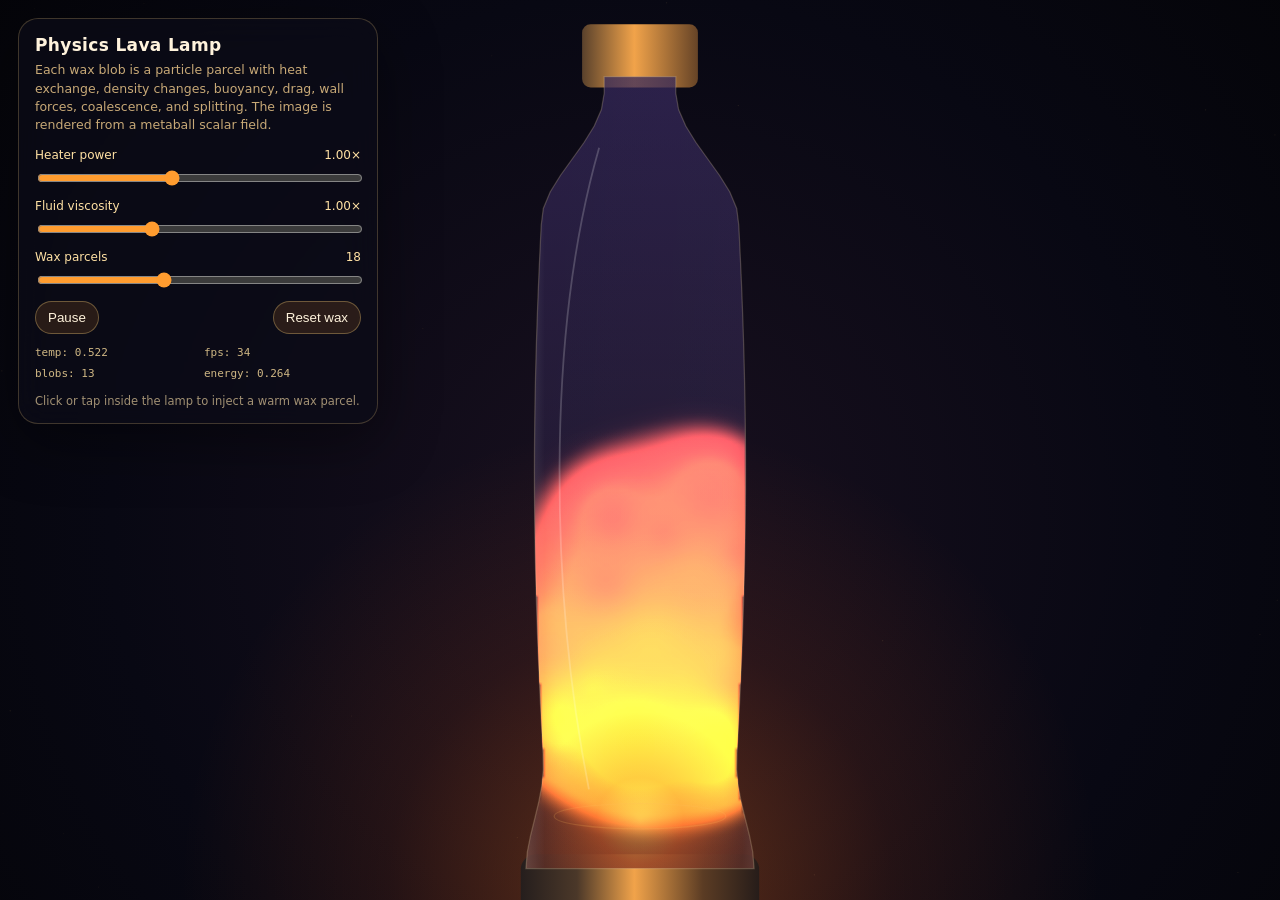
==== lava_lamp_simulation.html @ cfaffe58 "WIP" ====
<!DOCTYPE html>
<html lang="en">
<head>
<meta charset="utf-8" />
<meta name="viewport" content="width=device-width, initial-scale=1" />
<title>Physics Lava Lamp Simulation</title>
<style>
  :root {
    --panel: rgba(12, 13, 24, 0.68);
    --panel-border: rgba(255, 214, 128, 0.22);
    --text: #fff3dc;
    --muted: #c8a977;
    --accent: #ff9c2f;
  }

  * {
    box-sizing: border-box;
  }

  body {
    margin: 0;
    min-height: 100vh;
    overflow: hidden;
    background:
      radial-gradient(circle at 50% 18%, rgba(79, 31, 87, 0.42), transparent 34%),
      radial-gradient(circle at 50% 105%, rgba(255, 125, 26, 0.20), transparent 34%),
      linear-gradient(180deg, #05050a 0%, #11101f 42%, #07060b 100%);
    color: var(--text);
    font-family: ui-sans-serif, system-ui, -apple-system, BlinkMacSystemFont, "Segoe UI", sans-serif;
  }

  canvas {
    position: fixed;
    inset: 0;
    width: 100vw;
    height: 100vh;
    display: block;
  }

  .hud {
    position: fixed;
    left: 18px;
    top: 18px;
    width: min(360px, calc(100vw - 36px));
    padding: 16px 16px 14px;
    border: 1px solid var(--panel-border);
    border-radius: 20px;
    background: var(--panel);
    backdrop-filter: blur(16px);
    box-shadow: 0 18px 60px rgba(0, 0, 0, 0.42);
    user-select: none;
  }

  h1 {
    margin: 0 0 6px;
    font-size: 17px;
    line-height: 1.2;
    letter-spacing: 0.02em;
  }

  .note {
    margin: 0 0 14px;
    color: var(--muted);
    font-size: 12.5px;
    line-height: 1.45;
  }

  .grid {
    display: grid;
    gap: 11px;
  }

  label {
    display: grid;
    gap: 6px;
    font-size: 12px;
    color: #ffe1a4;
  }

  .row {
    display: flex;
    align-items: center;
    justify-content: space-between;
    gap: 12px;
  }

  input[type="range"] {
    width: 100%;
    accent-color: var(--accent);
  }

  button {
    appearance: none;
    border: 1px solid rgba(255, 214, 128, 0.32);
    border-radius: 999px;
    padding: 8px 12px;
    color: var(--text);
    background: rgba(255, 156, 47, 0.13);
    cursor: pointer;
    transition: transform 120ms ease, background 120ms ease;
  }

  button:hover {
    background: rgba(255, 156, 47, 0.22);
    transform: translateY(-1px);
  }

  .stats {
    display: grid;
    grid-template-columns: 1fr 1fr;
    gap: 6px 12px;
    margin-top: 12px;
    color: #cfb784;
    font: 11px/1.35 ui-monospace, SFMono-Regular, Menlo, Consolas, monospace;
  }

  .hint {
    margin-top: 12px;
    color: rgba(255, 227, 173, 0.62);
    font-size: 11.5px;
    line-height: 1.35;
  }

  @media (max-width: 700px) {
    .hud {
      left: 12px;
      right: 12px;
      top: 12px;
      width: auto;
      padding: 13px;
    }

    .note,
    .hint {
      display: none;
    }
  }
</style>
</head>
<body>
<canvas id="scene"></canvas>

<section class="hud" aria-label="Lava lamp controls">
  <h1>Physics Lava Lamp</h1>
  <p class="note">
    Each wax blob is a particle parcel with heat exchange, density changes,
    buoyancy, drag, wall forces, coalescence, and splitting. The image is
    rendered from a metaball scalar field.
  </p>

  <div class="grid">
    <label>
      <span class="row"><span>Heater power</span><output id="heatOut">1.00×</output></span>
      <input id="heat" type="range" min="0.55" max="1.65" step="0.01" value="1.00">
    </label>

    <label>
      <span class="row"><span>Fluid viscosity</span><output id="viscOut">1.00×</output></span>
      <input id="viscosity" type="range" min="0.55" max="1.85" step="0.01" value="1.00">
    </label>

    <label>
      <span class="row"><span>Wax parcels</span><output id="countOut">18</output></span>
      <input id="count" type="range" min="8" max="34" step="1" value="18">
    </label>

    <div class="row">
      <button id="pause">Pause</button>
      <button id="reset">Reset wax</button>
    </div>
  </div>

  <div class="stats">
    <span id="statTemp">temp: --</span>
    <span id="statFPS">fps: --</span>
    <span id="statBlob">blobs: --</span>
    <span id="statEnergy">energy: --</span>
  </div>

  <div class="hint">
    Click or tap inside the lamp to inject a warm wax parcel.
  </div>
</section>

<script>
(() => {
  "use strict";

  /*
    PHYSICS MODEL
    -------------
    Coordinates are normalized to the lamp body: x,y in [0,1], with y=0 at
    the cool top and y=1 at the hot base.

    Every blob is a parcel of wax. Its "radius" is a 2D proxy for mass/area.
    Temperature controls density:
      hot wax -> lower density -> upward buoyant acceleration
      cool wax -> higher density -> downward acceleration

    The blob state is integrated with a semi-implicit Euler step:
      1. exchange heat with the local fluid gradient
      2. compute buoyancy from temperature-dependent density
      3. add drag, convection, wall constraints, and soft collisions
      4. integrate velocity then position

    Rendering uses a scalar field:
      field(x,y) = sum(r_i^2 / distance_i^2)
    Pixels above a threshold become lava. This makes separate parcels merge
    visually without needing the geometry of each blob to be meshed.
  */

  const canvas = document.getElementById("scene");
  const ctx = canvas.getContext("2d", { alpha: false });

  const off = document.createElement("canvas");
  const offCtx = off.getContext("2d", { willReadFrequently: true });

  const heatSlider = document.getElementById("heat");
  const viscSlider = document.getElementById("viscosity");
  const countSlider = document.getElementById("count");
  const heatOut = document.getElementById("heatOut");
  const viscOut = document.getElementById("viscOut");
  const countOut = document.getElementById("countOut");
  const pauseButton = document.getElementById("pause");
  const resetButton = document.getElementById("reset");

  const statTemp = document.getElementById("statTemp");
  const statFPS = document.getElementById("statFPS");
  const statBlob = document.getElementById("statBlob");
  const statEnergy = document.getElementById("statEnergy");

  const TAU = Math.PI * 2;
  const rand = (min, max) => min + Math.random() * (max - min);
  const clamp = (v, a, b) => Math.max(a, Math.min(b, v));
  const lerp = (a, b, t) => a + (b - a) * t;
  const smoothstep = (a, b, x) => {
    const t = clamp((x - a) / (b - a), 0, 1);
    return t * t * (3 - 2 * t);
  };

  let W = 1;
  let H = 1;
  let DPR = 1;
  let lamp = { x: 0, y: 0, w: 1, h: 1, aspect: 0.42 };
  let imageData = null;

  let blobs = [];
  let paused = false;
  let lastTime = performance.now();
  let fpsSmooth = 60;
  let frame = 0;

  function lampHalfWidth(y) {
    // Bottle radius in normalized x units. Narrow neck, broad warm base.
    let h = 0.265 + 0.045 * Math.sin(Math.PI * clamp(y, 0, 1));
    if (y < 0.18) h = lerp(0.105, h, smoothstep(0.02, 0.18, y));
    if (y > 0.86) h = lerp(h, 0.335, smoothstep(0.86, 1.0, y));
    return h;
  }

  function insideLamp(x, y, radius = 0) {
    if (y < 0.02 + radius || y > 0.985 - radius) return false;
    return Math.abs(x - 0.5) <= lampHalfWidth(y) - radius * 0.55;
  }

  function constrainToLamp(b, dt) {
    const minY = 0.032 + b.r * 0.55;
    const maxY = 0.982 - b.r * 0.55;

    if (b.y < minY) {
      const push = minY - b.y;
      b.vy += push * 42 * dt;
      b.y = minY;
      b.vy *= -0.25;
      b.temp -= 0.012;
    }

    if (b.y > maxY) {
      const push = b.y - maxY;
      b.vy -= push * 48 * dt;
      b.y = maxY;
      b.vy *= -0.18;
      b.temp += 0.015;
    }

    const hw = lampHalfWidth(b.y);
    const pad = b.r * 0.58 + 0.006;
    const left = 0.5 - hw + pad;
    const right = 0.5 + hw - pad;

    if (b.x < left) {
      const push = left - b.x;
      b.vx += push * 54 * dt;
      b.x = left;
      b.vx *= -0.26;
    }

    if (b.x > right) {
      const push = b.x - right;
      b.vx -= push * 54 * dt;
      b.x = right;
      b.vx *= -0.26;
    }
  }

  function localFluidTemperature(x, y, t) {
    // Stable vertical thermal gradient plus a moving convection shimmer.
    const bottomHeat = smoothstep(0.48, 1.0, y);
    const topCooling = 1 - smoothstep(0.0, 0.35, y);
    const convection =
      0.035 * Math.sin(8 * x + 4.2 * y + t * 0.0007) +
      0.018 * Math.sin(15 * (x - y) - t * 0.0011);

    const heater = Number(heatSlider.value);
    return clamp(0.18 + 0.55 * bottomHeat * heater - 0.09 * topCooling + convection, 0.08, 0.98);
  }

  function makeBlob(opts = {}) {
    const y = opts.y ?? rand(0.38, 0.96);
    const r = opts.r ?? rand(0.030, 0.067);
    const hw = lampHalfWidth(y);
    const x = opts.x ?? rand(0.5 - hw * 0.55, 0.5 + hw * 0.55);

    return {
      x,
      y,
      vx: opts.vx ?? rand(-0.015, 0.015),
      vy: opts.vy ?? rand(-0.015, 0.015),
      r,
      // Temperature is normalized: about 0.50 is nearly neutrally buoyant.
      temp: opts.temp ?? clamp(localFluidTemperature(x, y, performance.now()) + rand(-0.12, 0.10), 0.12, 0.92),
      phase: rand(0, TAU),
      age: rand(0, 8),
      mergeLock: 0
    };
  }

  function resetBlobs() {
    const count = Number(countSlider.value);
    blobs = [];
    for (let i = 0; i < count; i++) blobs.push(makeBlob());
  }

  function resize() {
    DPR = Math.min(2, Math.max(1, window.devicePixelRatio || 1));
    W = Math.floor(window.innerWidth * DPR);
    H = Math.floor(window.innerHeight * DPR);

    canvas.width = W;
    canvas.height = H;
    ctx.setTransform(1, 0, 0, 1, 0, 0);

    const lampHeight = Math.min(H * 0.88, W * 1.92);
    const lampWidth = lampHeight * 0.43;
    lamp = {
      w: lampWidth,
      h: lampHeight,
      x: (W - lampWidth) / 2,
      y: (H - lampHeight) / 2 + H * 0.025,
      aspect: lampWidth / lampHeight
    };

    const offH = Math.round(clamp(lampHeight / 3.25, 230, 430));
    const offW = Math.round(offH * lamp.aspect);
    off.width = offW;
    off.height = offH;
    imageData = offCtx.createImageData(offW, offH);
  }

  function physicsStep(dt, now) {
    const heater = Number(heatSlider.value);
    const viscosityControl = Number(viscSlider.value);
    const neutralTemp = 0.505;
    const buoyancy = 1.58;
    const baseDrag = 1.22 * viscosityControl;

    // Per-blob forces.
    for (const b of blobs) {
      b.age += dt;
      b.mergeLock = Math.max(0, b.mergeLock - dt);

      // Heat exchange with the surrounding oil. Bigger blobs heat/cool more slowly.
      const env = localFluidTemperature(b.x, b.y, now);
      const heatExchangeRate = (0.72 + 0.22 * heater) / (1 + b.r * 9.5);
      b.temp += (env - b.temp) * heatExchangeRate * dt;

      // Extra heater contact at bottom and extra cooling near top cap.
      b.temp += heater * 0.29 * smoothstep(0.78, 1.0, b.y) * dt / (1 + b.r * 7.5);
      b.temp -= 0.20 * (1 - smoothstep(0.06, 0.25, b.y)) * dt / (1 + b.r * 7.5);
      b.temp = clamp(b.temp, 0.05, 1.05);

      // Hot wax is less dense, so it rises. Cold wax sinks.
      // y is downward, so upward acceleration is negative.
      const thermalBuoyancy = -buoyancy * (b.temp - neutralTemp);

      // Crude circulation: warm fluid rises near the center; cooler return flow
      // slips downward along the glass.
      const hw = lampHalfWidth(b.y);
      const centerDistance = Math.abs(b.x - 0.5) / Math.max(0.001, hw);
      const centerUpdraft = 1 - smoothstep(0.18, 0.92, centerDistance);
      const wallDowndraft = smoothstep(0.55, 1.0, centerDistance);
      const circulationY = -0.16 * centerUpdraft * heater + 0.13 * wallDowndraft;
      const circulationX =
        0.055 * Math.sin(10 * b.y + b.phase + now * 0.00045) *
        (0.4 + 0.6 * smoothstep(0.20, 0.90, b.y));

      // Temperature-dependent viscosity: cooler wax is stickier.
      const coldDrag = lerp(1.75, 0.58, clamp(b.temp, 0, 1));
      const speed = Math.hypot(b.vx / Math.max(lamp.aspect, 0.01), b.vy);
      const quadraticDrag = 1 + speed * 8.5;

      b.vx += circulationX * dt;
      b.vy += (thermalBuoyancy + circulationY) * dt;

      b.vx -= b.vx * baseDrag * coldDrag * quadraticDrag * dt;
      b.vy -= b.vy * baseDrag * coldDrag * quadraticDrag * dt;

      // Tiny Brownian-looking perturbation prevents dead-still symmetry.
      const jitter = 0.0045 * (1.1 - clamp(b.r * 10, 0, 0.8));
      b.vx += Math.sin(now * 0.0017 + b.phase) * jitter * dt;
      b.vy += Math.cos(now * 0.0013 + b.phase * 1.7) * jitter * dt;

      b.x += b.vx * dt;
      b.y += b.vy * dt;

      constrainToLamp(b, dt);
    }

    // Soft parcel interaction. This is not rigid-body collision; wax can deform,
    // but parcels resist occupying the same core and exchange temperature.
    for (let i = 0; i < blobs.length; i++) {
      const a = blobs[i];
      for (let j = i + 1; j < blobs.length; j++) {
        const b = blobs[j];
        const dx = (b.x - a.x) * lamp.aspect;
        const dy = b.y - a.y;
        const d = Math.hypot(dx, dy) + 1e-6;
        const minD = (a.r + b.r) * 0.72;

        // Thermal conduction between touching or nearly touching wax.
        const near = smoothstep((a.r + b.r) * 2.2, (a.r + b.r) * 0.6, d);
        if (near > 0) {
          const exchange = (b.temp - a.temp) * 0.055 * near * dt;
          a.temp += exchange;
          b.temp -= exchange;
        }

        if (d < minD) {
          const overlap = minD - d;
          const nx = dx / d;
          const ny = dy / d;

          const invAspect = 1 / Math.max(lamp.aspect, 0.01);
          const impulse = overlap * 0.78;
          a.x -= nx * impulse * 0.5 * invAspect;
          b.x += nx * impulse * 0.5 * invAspect;
          a.y -= ny * impulse * 0.5;
          b.y += ny * impulse * 0.5;

          const rvx = (b.vx - a.vx) * lamp.aspect;
          const rvy = b.vy - a.vy;
          const closing = rvx * nx + rvy * ny;
          if (closing < 0) {
            const bounce = -closing * 0.18;
            a.vx -= nx * bounce * invAspect;
            b.vx += nx * bounce * invAspect;
            a.vy -= ny * bounce;
            b.vy += ny * bounce;
          }

          constrainToLamp(a, dt);
          constrainToLamp(b, dt);
        }

        // Physical coalescence: similar-temperature blobs that overlap deeply and
        // move slowly merge. Radius preserves 2D area: r_new^2 = r_a^2 + r_b^2.
        const canMerge =
          blobs.length > 9 &&
          a.mergeLock <= 0 &&
          b.mergeLock <= 0 &&
          d < (a.r + b.r) * 0.34 &&
          Math.abs(a.temp - b.temp) < 0.16 &&
          Math.hypot(a.vx - b.vx, a.vy - b.vy) < 0.11;

        if (canMerge) {
          const areaA = a.r * a.r;
          const areaB = b.r * b.r;
          const area = areaA + areaB;
          a.x = (a.x * areaA + b.x * areaB) / area;
          a.y = (a.y * areaA + b.y * areaB) / area;
          a.vx = (a.vx * areaA + b.vx * areaB) / area;
          a.vy = (a.vy * areaA + b.vy * areaB) / area;
          a.temp = (a.temp * areaA + b.temp * areaB) / area;
          a.r = Math.min(0.105, Math.sqrt(area) * 0.986);
          a.mergeLock = 1.25;
          blobs.splice(j, 1);
          j--;
        }
      }
    }

    // Splitting: large blobs that cool at the top or overheat at the bottom
    // pinch apart under surface-tension instability.
    for (let i = blobs.length - 1; i >= 0; i--) {
      const b = blobs[i];
      const atColdTop = b.y < 0.28 && b.temp < 0.43;
      const atHotBase = b.y > 0.82 && b.temp > 0.72;
      const unstable = b.r > 0.062 && (atColdTop || atHotBase);

      if (unstable && blobs.length < Number(countSlider.value) + 8 && Math.random() < dt * 0.58) {
        const keep = rand(0.48, 0.64);
        const r1 = b.r * Math.sqrt(keep);
        const r2 = b.r * Math.sqrt(1 - keep);
        const angle = rand(0, TAU);
        const sep = (r1 + r2) * 0.48;
        const nx = Math.cos(angle) / Math.max(lamp.aspect, 0.01);
        const ny = Math.sin(angle);

        b.r = r1;
        b.x -= nx * sep * 0.5;
        b.y -= ny * sep * 0.5;
        b.vx -= nx * 0.015;
        b.vy -= ny * 0.015;
        b.mergeLock = 1.1;

        const child = makeBlob({
          x: b.x + nx * sep,
          y: b.y + ny * sep,
          r: r2,
          vx: b.vx + nx * 0.035,
          vy: b.vy + ny * 0.035,
          temp: b.temp + rand(-0.025, 0.025)
        });
        child.mergeLock = 1.1;
        blobs.push(child);
        constrainToLamp(b, dt);
        constrainToLamp(child, dt);
      }
    }

    // If the count drifts too low after coalescence, seed tiny wax drops at the base.
    while (blobs.length < Math.max(7, Number(countSlider.value) - 5)) {
      blobs.push(makeBlob({
        y: rand(0.84, 0.96),
        r: rand(0.026, 0.042),
        temp: rand(0.66, 0.86),
        vy: rand(-0.045, -0.010)
      }));
    }
  }

  function drawLampPath(context) {
    const samples = 48;
    context.beginPath();

    for (let i = 0; i <= samples; i++) {
      const y = i / samples;
      const x = 0.5 - lampHalfWidth(y);
      const px = lamp.x + x * lamp.w;
      const py = lamp.y + y * lamp.h;
      if (i === 0) context.moveTo(px, py);
      else context.lineTo(px, py);
    }

    for (let i = samples; i >= 0; i--) {
      const y = i / samples;
      const x = 0.5 + lampHalfWidth(y);
      context.lineTo(lamp.x + x * lamp.w, lamp.y + y * lamp.h);
    }

    context.closePath();
  }

  function renderMetaballs() {
    const w = off.width;
    const h = off.height;
    const data = imageData.data;
    const aspect = lamp.aspect;

    let p = 0;
    for (let j = 0; j < h; j++) {
      const y = (j + 0.5) / h;
      const hw = lampHalfWidth(y);

      for (let i = 0; i < w; i++, p += 4) {
        const x = (i + 0.5) / w;

        if (Math.abs(x - 0.5) > hw || y < 0.018 || y > 0.988) {
          data[p + 3] = 0;
          continue;
        }

        let field = 0;
        let tempWeighted = 0;

        for (const b of blobs) {
          const dx = (x - b.x) * aspect;
          const dy = y - b.y;
          const d2 = dx * dx + dy * dy + 0.000055;
          const c = (b.r * b.r) / d2;
          field += c;
          tempWeighted += c * b.temp;
        }

        // Threshold is intentionally wide: smooth edges and visible fusion.
        const lava = smoothstep(0.92, 1.52, field);
        if (lava <= 0.001) {
          data[p + 3] = 0;
          continue;
        }

        const temp = clamp(tempWeighted / Math.max(field, 1e-6), 0, 1);
        const core = smoothstep(1.40, 3.60, field);
        const glow = smoothstep(0.82, 1.15, field) * 0.45;

        // Temperature color ramp: cool crimson -> orange -> yellow-white.
        const red = lerp(150, 255, smoothstep(0.10, 0.82, temp));
        const green = lerp(25, 185, Math.pow(clamp(temp, 0, 1), 1.55));
        const blue = lerp(18, 44, 1 - smoothstep(0.35, 1.0, temp));

        data[p] = clamp(red + core * 20 + glow * 18, 0, 255);
        data[p + 1] = clamp(green + core * 25 + glow * 8, 0, 255);
        data[p + 2] = clamp(blue, 0, 255);
        data[p + 3] = clamp((lava * 230 + core * 25), 0, 255);
      }
    }

    offCtx.putImageData(imageData, 0, 0);
  }

  function drawBackground(now) {
    const g = ctx.createRadialGradient(W * 0.5, H * 0.58, 0, W * 0.5, H * 0.58, Math.max(W, H) * 0.75);
    g.addColorStop(0, "#19101f");
    g.addColorStop(0.55, "#080813");
    g.addColorStop(1, "#030305");
    ctx.fillStyle = g;
    ctx.fillRect(0, 0, W, H);

    // Ambient base glow.
    const baseGlow = ctx.createRadialGradient(W * 0.5, lamp.y + lamp.h * 1.02, 0, W * 0.5, lamp.y + lamp.h * 1.02, lamp.w * 1.35);
    baseGlow.addColorStop(0, "rgba(255, 126, 32, 0.35)");
    baseGlow.addColorStop(0.55, "rgba(255, 98, 18, 0.10)");
    baseGlow.addColorStop(1, "rgba(255, 98, 18, 0)");
    ctx.fillStyle = baseGlow;
    ctx.fillRect(0, 0, W, H);

    // Very subtle animated background specks.
    ctx.save();
    ctx.globalAlpha = 0.12;
    for (let i = 0; i < 45; i++) {
      const x = (Math.sin(i * 91.3) * 0.5 + 0.5) * W;
      const y = ((Math.cos(i * 37.1 + now * 0.00003) * 0.5 + 0.5) * H);
      const s = (Math.sin(i * 19.7) * 0.5 + 0.8) * DPR;
      ctx.fillStyle = "rgba(255, 209, 127, 0.7)";
      ctx.fillRect(x, y, s, s);
    }
    ctx.restore();
  }

  function drawLamp(now) {
    // Stand and cap.
    ctx.save();
    ctx.translate(lamp.x + lamp.w * 0.5, 0);

    const baseY = lamp.y + lamp.h * 0.982;
    const topY = lamp.y - lamp.h * 0.016;

    const metal = ctx.createLinearGradient(-lamp.w * 0.42, 0, lamp.w * 0.42, 0);
    metal.addColorStop(0, "#151318");
    metal.addColorStop(0.28, "#4b3829");
    metal.addColorStop(0.48, "#f1a34a");
    metal.addColorStop(0.72, "#5b3c24");
    metal.addColorStop(1, "#100f15");

    ctx.fillStyle = metal;
    roundRect(ctx, -lamp.w * 0.35, baseY, lamp.w * 0.70, lamp.h * 0.095, lamp.w * 0.045);
    ctx.fill();

    ctx.fillStyle = metal;
    roundRect(ctx, -lamp.w * 0.17, topY - lamp.h * 0.05, lamp.w * 0.34, lamp.h * 0.08, lamp.w * 0.025);
    ctx.fill();

    ctx.restore();

    // Glass body.
    ctx.save();
    drawLampPath(ctx);

    const glass = ctx.createLinearGradient(lamp.x, 0, lamp.x + lamp.w, 0);
    glass.addColorStop(0, "rgba(255,255,255,0.05)");
    glass.addColorStop(0.13, "rgba(255,255,255,0.22)");
    glass.addColorStop(0.22, "rgba(255,255,255,0.03)");
    glass.addColorStop(0.80, "rgba(255,255,255,0.04)");
    glass.addColorStop(0.91, "rgba(255,255,255,0.20)");
    glass.addColorStop(1, "rgba(255,255,255,0.03)");

    ctx.fillStyle = "rgba(36, 20, 55, 0.30)";
    ctx.fill();

    ctx.save();
    ctx.clip();

    // Oil color and slight thermal gradient.
    const oil = ctx.createLinearGradient(0, lamp.y, 0, lamp.y + lamp.h);
    oil.addColorStop(0, "rgba(46, 32, 88, 0.64)");
    oil.addColorStop(0.58, "rgba(28, 20, 48, 0.54)");
    oil.addColorStop(1, "rgba(89, 38, 26, 0.72)");
    ctx.fillStyle = oil;
    ctx.fillRect(lamp.x, lamp.y, lamp.w, lamp.h);

    // Metaball image. Draw blurred glow first, then sharp lava.
    renderMetaballs();
    ctx.imageSmoothingEnabled = true;

    ctx.globalCompositeOperation = "lighter";
    ctx.globalAlpha = 0.55;
    ctx.filter = `blur(${Math.max(9, 12 * DPR)}px)`;
    ctx.drawImage(off, lamp.x, lamp.y, lamp.w, lamp.h);

    ctx.globalAlpha = 1;
    ctx.filter = "none";
    ctx.drawImage(off, lamp.x, lamp.y, lamp.w, lamp.h);
    ctx.globalCompositeOperation = "source-over";

    // Heater coil glow.
    const heatPower = Number(heatSlider.value);
    const heater = ctx.createRadialGradient(
      lamp.x + lamp.w * 0.5,
      lamp.y + lamp.h * 0.94,
      0,
      lamp.x + lamp.w * 0.5,
      lamp.y + lamp.h * 0.94,
      lamp.w * (0.22 + 0.10 * heatPower)
    );
    heater.addColorStop(0, `rgba(255, 220, 90, ${0.26 + 0.15 * heatPower})`);
    heater.addColorStop(0.40, `rgba(255, 105, 32, ${0.22 + 0.12 * heatPower})`);
    heater.addColorStop(1, "rgba(255, 105, 32, 0)");
    ctx.fillStyle = heater;
    ctx.fillRect(lamp.x, lamp.y + lamp.h * 0.68, lamp.w, lamp.h * 0.34);

    ctx.restore();

    // Glass highlights and outline.
    drawLampPath(ctx);
    ctx.fillStyle = glass;
    ctx.fill();

    drawLampPath(ctx);
    ctx.strokeStyle = "rgba(255, 231, 176, 0.22)";
    ctx.lineWidth = Math.max(1, 1.25 * DPR);
    ctx.stroke();

    ctx.beginPath();
    ctx.moveTo(lamp.x + lamp.w * 0.38, lamp.y + lamp.h * 0.09);
    ctx.bezierCurveTo(
      lamp.x + lamp.w * 0.22, lamp.y + lamp.h * 0.33,
      lamp.x + lamp.w * 0.24, lamp.y + lamp.h * 0.66,
      lamp.x + lamp.w * 0.35, lamp.y + lamp.h * 0.90
    );
    ctx.strokeStyle = "rgba(255,255,255,0.20)";
    ctx.lineWidth = Math.max(1, 1.8 * DPR);
    ctx.stroke();

    // Bottom liquid meniscus.
    ctx.beginPath();
    ctx.ellipse(
      lamp.x + lamp.w * 0.5,
      lamp.y + lamp.h * 0.934,
      lamp.w * 0.252,
      lamp.h * 0.016,
      0,
      0,
      TAU
    );
    ctx.strokeStyle = "rgba(255, 190, 92, 0.18)";
    ctx.lineWidth = Math.max(1, 1.2 * DPR);
    ctx.stroke();

    ctx.restore();
  }

  function roundRect(context, x, y, w, h, r) {
    r = Math.min(r, w / 2, h / 2);
    context.beginPath();
    context.moveTo(x + r, y);
    context.arcTo(x + w, y, x + w, y + h, r);
    context.arcTo(x + w, y + h, x, y + h, r);
    context.arcTo(x, y + h, x, y, r);
    context.arcTo(x, y, x + w, y, r);
    context.closePath();
  }

  function updateStats(dt) {
    if (frame % 9 !== 0) return;

    let avgTemp = 0;
    let energy = 0;
    for (const b of blobs) {
      avgTemp += b.temp;
      energy += 0.5 * (b.vx * b.vx + b.vy * b.vy) * b.r * b.r * 1000;
    }
    avgTemp /= Math.max(1, blobs.length);

    statTemp.textContent = `temp: ${avgTemp.toFixed(3)}`;
    statFPS.textContent = `fps: ${fpsSmooth.toFixed(0)}`;
    statBlob.textContent = `blobs: ${blobs.length}`;
    statEnergy.textContent = `energy: ${energy.toFixed(3)}`;
  }

  function animate(now) {
    const rawDt = clamp((now - lastTime) / 1000, 0.001, 0.045);
    lastTime = now;
    fpsSmooth = lerp(fpsSmooth, 1 / rawDt, 0.06);

    if (!paused) {
      // Substepping keeps forces stable when frames hitch.
      const substeps = rawDt > 0.025 ? 3 : 2;
      const dt = rawDt / substeps;
      for (let i = 0; i < substeps; i++) physicsStep(dt, now + i * dt * 1000);
    }

    drawBackground(now);
    drawLamp(now);
    updateStats(rawDt);
    frame++;

    requestAnimationFrame(animate);
  }

  function pointerToLamp(event) {
    const rect = canvas.getBoundingClientRect();
    const clientX = event.clientX ?? event.touches?.[0]?.clientX;
    const clientY = event.clientY ?? event.touches?.[0]?.clientY;
    const px = (clientX - rect.left) * DPR;
    const py = (clientY - rect.top) * DPR;
    return {
      x: (px - lamp.x) / lamp.w,
      y: (py - lamp.y) / lamp.h
    };
  }

  function injectBlob(event) {
    const p = pointerToLamp(event);
    if (!insideLamp(p.x, p.y, 0.035)) return;

    const r = rand(0.028, 0.048);
    blobs.push(makeBlob({
      x: p.x,
      y: p.y,
      r,
      temp: clamp(localFluidTemperature(p.x, p.y, performance.now()) + 0.34, 0.48, 1.0),
      vx: rand(-0.045, 0.045),
      vy: rand(-0.18, -0.04)
    }));

    // Keep simulation bounded by removing the smallest coldest drop if needed.
    const max = Number(countSlider.value) + 12;
    if (blobs.length > max) {
      let best = 0;
      let score = Infinity;
      for (let i = 0; i < blobs.length; i++) {
        const s = blobs[i].r * blobs[i].r + blobs[i].temp * 0.002;
        if (s < score) {
          score = s;
          best = i;
        }
      }
      blobs.splice(best, 1);
    }
  }

  function syncControls() {
    heatOut.textContent = `${Number(heatSlider.value).toFixed(2)}×`;
    viscOut.textContent = `${Number(viscSlider.value).toFixed(2)}×`;
    countOut.textContent = countSlider.value;
  }

  heatSlider.addEventListener("input", syncControls);
  viscSlider.addEventListener("input", syncControls);
  countSlider.addEventListener("input", syncControls);
  countSlider.addEventListener("change", resetBlobs);

  pauseButton.addEventListener("click", () => {
    paused = !paused;
    pauseButton.textContent = paused ? "Resume" : "Pause";
  });

  resetButton.addEventListener("click", resetBlobs);
  canvas.addEventListener("pointerdown", injectBlob);

  window.addEventListener("resize", resize, { passive: true });

  resize();
  syncControls();
  resetBlobs();
  requestAnimationFrame((t) => {
    lastTime = t;
    requestAnimationFrame(animate);
  });
})();
</script>
</body>
</html>
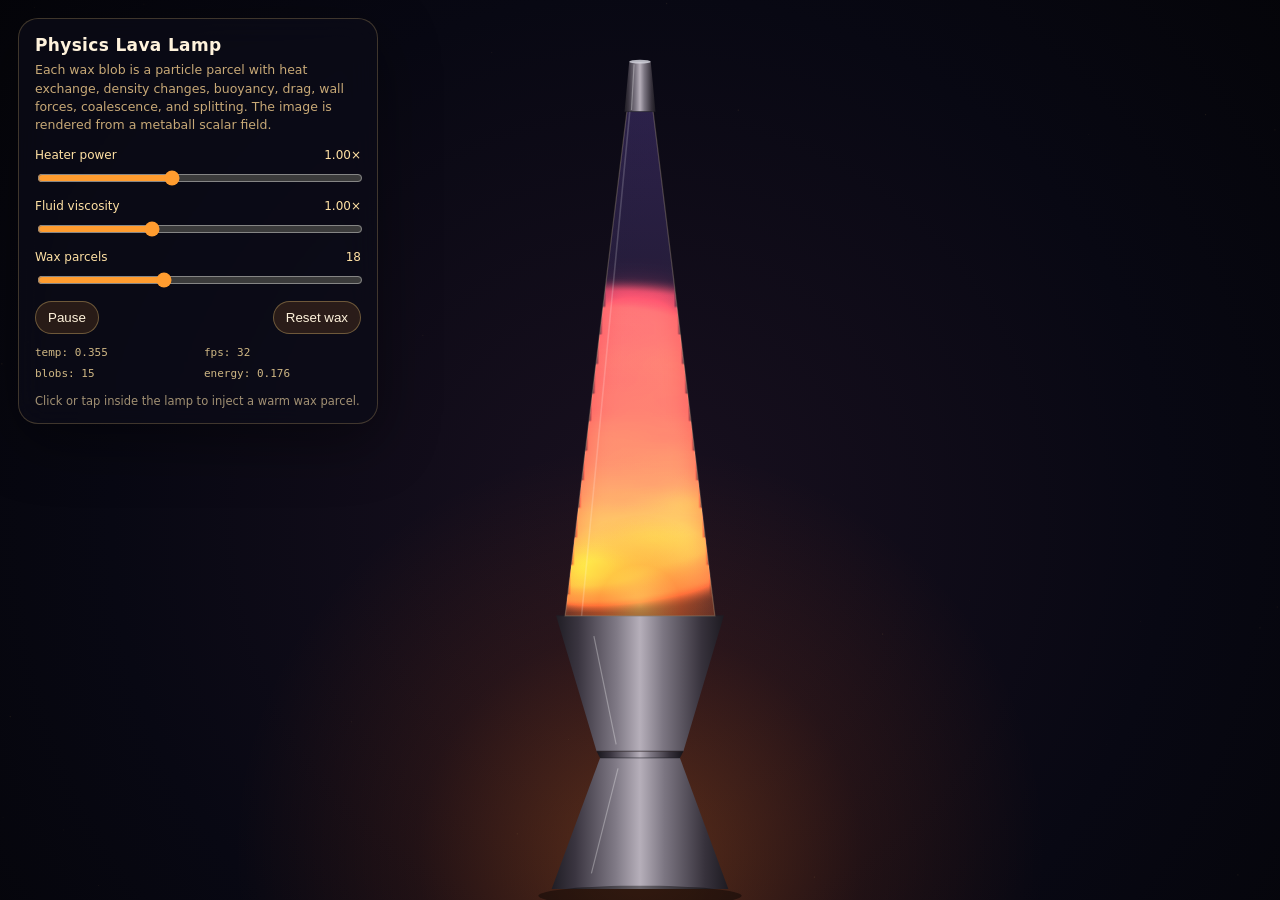
==== commit 17ba2f4c: "WIP" ====
--- a/lava_lamp_simulation.html
+++ b/lava_lamp_simulation.html
@@ -4,138 +4,7 @@
 <meta charset="utf-8" />
 <meta name="viewport" content="width=device-width, initial-scale=1" />
 <title>Physics Lava Lamp Simulation</title>
-<style>
-  :root {
-    --panel: rgba(12, 13, 24, 0.68);
-    --panel-border: rgba(255, 214, 128, 0.22);
-    --text: #fff3dc;
-    --muted: #c8a977;
-    --accent: #ff9c2f;
-  }
-
-  * {
-    box-sizing: border-box;
-  }
-
-  body {
-    margin: 0;
-    min-height: 100vh;
-    overflow: hidden;
-    background:
-      radial-gradient(circle at 50% 18%, rgba(79, 31, 87, 0.42), transparent 34%),
-      radial-gradient(circle at 50% 105%, rgba(255, 125, 26, 0.20), transparent 34%),
-      linear-gradient(180deg, #05050a 0%, #11101f 42%, #07060b 100%);
-    color: var(--text);
-    font-family: ui-sans-serif, system-ui, -apple-system, BlinkMacSystemFont, "Segoe UI", sans-serif;
-  }
-
-  canvas {
-    position: fixed;
-    inset: 0;
-    width: 100vw;
-    height: 100vh;
-    display: block;
-  }
-
-  .hud {
-    position: fixed;
-    left: 18px;
-    top: 18px;
-    width: min(360px, calc(100vw - 36px));
-    padding: 16px 16px 14px;
-    border: 1px solid var(--panel-border);
-    border-radius: 20px;
-    background: var(--panel);
-    backdrop-filter: blur(16px);
-    box-shadow: 0 18px 60px rgba(0, 0, 0, 0.42);
-    user-select: none;
-  }
-
-  h1 {
-    margin: 0 0 6px;
-    font-size: 17px;
-    line-height: 1.2;
-    letter-spacing: 0.02em;
-  }
-
-  .note {
-    margin: 0 0 14px;
-    color: var(--muted);
-    font-size: 12.5px;
-    line-height: 1.45;
-  }
-
-  .grid {
-    display: grid;
-    gap: 11px;
-  }
-
-  label {
-    display: grid;
-    gap: 6px;
-    font-size: 12px;
-    color: #ffe1a4;
-  }
-
-  .row {
-    display: flex;
-    align-items: center;
-    justify-content: space-between;
-    gap: 12px;
-  }
-
-  input[type="range"] {
-    width: 100%;
-    accent-color: var(--accent);
-  }
-
-  button {
-    appearance: none;
-    border: 1px solid rgba(255, 214, 128, 0.32);
-    border-radius: 999px;
-    padding: 8px 12px;
-    color: var(--text);
-    background: rgba(255, 156, 47, 0.13);
-    cursor: pointer;
-    transition: transform 120ms ease, background 120ms ease;
-  }
-
-  button:hover {
-    background: rgba(255, 156, 47, 0.22);
-    transform: translateY(-1px);
-  }
-
-  .stats {
-    display: grid;
-    grid-template-columns: 1fr 1fr;
-    gap: 6px 12px;
-    margin-top: 12px;
-    color: #cfb784;
-    font: 11px/1.35 ui-monospace, SFMono-Regular, Menlo, Consolas, monospace;
-  }
-
-  .hint {
-    margin-top: 12px;
-    color: rgba(255, 227, 173, 0.62);
-    font-size: 11.5px;
-    line-height: 1.35;
-  }
-
-  @media (max-width: 700px) {
-    .hud {
-      left: 12px;
-      right: 12px;
-      top: 12px;
-      width: auto;
-      padding: 13px;
-    }
-
-    .note,
-    .hint {
-      display: none;
-    }
-  }
-</style>
+<link rel="stylesheet" href="lamp.css" />
 </head>
 <body>
 <canvas id="scene"></canvas>
@@ -182,722 +51,6 @@
   </div>
 </section>
 
-<script>
-(() => {
-  "use strict";
-
-  /*
-    PHYSICS MODEL
-    -------------
-    Coordinates are normalized to the lamp body: x,y in [0,1], with y=0 at
-    the cool top and y=1 at the hot base.
-
-    Every blob is a parcel of wax. Its "radius" is a 2D proxy for mass/area.
-    Temperature controls density:
-      hot wax -> lower density -> upward buoyant acceleration
-      cool wax -> higher density -> downward acceleration
-
-    The blob state is integrated with a semi-implicit Euler step:
-      1. exchange heat with the local fluid gradient
-      2. compute buoyancy from temperature-dependent density
-      3. add drag, convection, wall constraints, and soft collisions
-      4. integrate velocity then position
-
-    Rendering uses a scalar field:
-      field(x,y) = sum(r_i^2 / distance_i^2)
-    Pixels above a threshold become lava. This makes separate parcels merge
-    visually without needing the geometry of each blob to be meshed.
-  */
-
-  const canvas = document.getElementById("scene");
-  const ctx = canvas.getContext("2d", { alpha: false });
-
-  const off = document.createElement("canvas");
-  const offCtx = off.getContext("2d", { willReadFrequently: true });
-
-  const heatSlider = document.getElementById("heat");
-  const viscSlider = document.getElementById("viscosity");
-  const countSlider = document.getElementById("count");
-  const heatOut = document.getElementById("heatOut");
-  const viscOut = document.getElementById("viscOut");
-  const countOut = document.getElementById("countOut");
-  const pauseButton = document.getElementById("pause");
-  const resetButton = document.getElementById("reset");
-
-  const statTemp = document.getElementById("statTemp");
-  const statFPS = document.getElementById("statFPS");
-  const statBlob = document.getElementById("statBlob");
-  const statEnergy = document.getElementById("statEnergy");
-
-  const TAU = Math.PI * 2;
-  const rand = (min, max) => min + Math.random() * (max - min);
-  const clamp = (v, a, b) => Math.max(a, Math.min(b, v));
-  const lerp = (a, b, t) => a + (b - a) * t;
-  const smoothstep = (a, b, x) => {
-    const t = clamp((x - a) / (b - a), 0, 1);
-    return t * t * (3 - 2 * t);
-  };
-
-  let W = 1;
-  let H = 1;
-  let DPR = 1;
-  let lamp = { x: 0, y: 0, w: 1, h: 1, aspect: 0.42 };
-  let imageData = null;
-
-  let blobs = [];
-  let paused = false;
-  let lastTime = performance.now();
-  let fpsSmooth = 60;
-  let frame = 0;
-
-  function lampHalfWidth(y) {
-    // Bottle radius in normalized x units. Narrow neck, broad warm base.
-    let h = 0.265 + 0.045 * Math.sin(Math.PI * clamp(y, 0, 1));
-    if (y < 0.18) h = lerp(0.105, h, smoothstep(0.02, 0.18, y));
-    if (y > 0.86) h = lerp(h, 0.335, smoothstep(0.86, 1.0, y));
-    return h;
-  }
-
-  function insideLamp(x, y, radius = 0) {
-    if (y < 0.02 + radius || y > 0.985 - radius) return false;
-    return Math.abs(x - 0.5) <= lampHalfWidth(y) - radius * 0.55;
-  }
-
-  function constrainToLamp(b, dt) {
-    const minY = 0.032 + b.r * 0.55;
-    const maxY = 0.982 - b.r * 0.55;
-
-    if (b.y < minY) {
-      const push = minY - b.y;
-      b.vy += push * 42 * dt;
-      b.y = minY;
-      b.vy *= -0.25;
-      b.temp -= 0.012;
-    }
-
-    if (b.y > maxY) {
-      const push = b.y - maxY;
-      b.vy -= push * 48 * dt;
-      b.y = maxY;
-      b.vy *= -0.18;
-      b.temp += 0.015;
-    }
-
-    const hw = lampHalfWidth(b.y);
-    const pad = b.r * 0.58 + 0.006;
-    const left = 0.5 - hw + pad;
-    const right = 0.5 + hw - pad;
-
-    if (b.x < left) {
-      const push = left - b.x;
-      b.vx += push * 54 * dt;
-      b.x = left;
-      b.vx *= -0.26;
-    }
-
-    if (b.x > right) {
-      const push = b.x - right;
-      b.vx -= push * 54 * dt;
-      b.x = right;
-      b.vx *= -0.26;
-    }
-  }
-
-  function localFluidTemperature(x, y, t) {
-    // Stable vertical thermal gradient plus a moving convection shimmer.
-    const bottomHeat = smoothstep(0.48, 1.0, y);
-    const topCooling = 1 - smoothstep(0.0, 0.35, y);
-    const convection =
-      0.035 * Math.sin(8 * x + 4.2 * y + t * 0.0007) +
-      0.018 * Math.sin(15 * (x - y) - t * 0.0011);
-
-    const heater = Number(heatSlider.value);
-    return clamp(0.18 + 0.55 * bottomHeat * heater - 0.09 * topCooling + convection, 0.08, 0.98);
-  }
-
-  function makeBlob(opts = {}) {
-    const y = opts.y ?? rand(0.38, 0.96);
-    const r = opts.r ?? rand(0.030, 0.067);
-    const hw = lampHalfWidth(y);
-    const x = opts.x ?? rand(0.5 - hw * 0.55, 0.5 + hw * 0.55);
-
-    return {
-      x,
-      y,
-      vx: opts.vx ?? rand(-0.015, 0.015),
-      vy: opts.vy ?? rand(-0.015, 0.015),
-      r,
-      // Temperature is normalized: about 0.50 is nearly neutrally buoyant.
-      temp: opts.temp ?? clamp(localFluidTemperature(x, y, performance.now()) + rand(-0.12, 0.10), 0.12, 0.92),
-      phase: rand(0, TAU),
-      age: rand(0, 8),
-      mergeLock: 0
-    };
-  }
-
-  function resetBlobs() {
-    const count = Number(countSlider.value);
-    blobs = [];
-    for (let i = 0; i < count; i++) blobs.push(makeBlob());
-  }
-
-  function resize() {
-    DPR = Math.min(2, Math.max(1, window.devicePixelRatio || 1));
-    W = Math.floor(window.innerWidth * DPR);
-    H = Math.floor(window.innerHeight * DPR);
-
-    canvas.width = W;
-    canvas.height = H;
-    ctx.setTransform(1, 0, 0, 1, 0, 0);
-
-    const lampHeight = Math.min(H * 0.88, W * 1.92);
-    const lampWidth = lampHeight * 0.43;
-    lamp = {
-      w: lampWidth,
-      h: lampHeight,
-      x: (W - lampWidth) / 2,
-      y: (H - lampHeight) / 2 + H * 0.025,
-      aspect: lampWidth / lampHeight
-    };
-
-    const offH = Math.round(clamp(lampHeight / 3.25, 230, 430));
-    const offW = Math.round(offH * lamp.aspect);
-    off.width = offW;
-    off.height = offH;
-    imageData = offCtx.createImageData(offW, offH);
-  }
-
-  function physicsStep(dt, now) {
-    const heater = Number(heatSlider.value);
-    const viscosityControl = Number(viscSlider.value);
-    const neutralTemp = 0.505;
-    const buoyancy = 1.58;
-    const baseDrag = 1.22 * viscosityControl;
-
-    // Per-blob forces.
-    for (const b of blobs) {
-      b.age += dt;
-      b.mergeLock = Math.max(0, b.mergeLock - dt);
-
-      // Heat exchange with the surrounding oil. Bigger blobs heat/cool more slowly.
-      const env = localFluidTemperature(b.x, b.y, now);
-      const heatExchangeRate = (0.72 + 0.22 * heater) / (1 + b.r * 9.5);
-      b.temp += (env - b.temp) * heatExchangeRate * dt;
-
-      // Extra heater contact at bottom and extra cooling near top cap.
-      b.temp += heater * 0.29 * smoothstep(0.78, 1.0, b.y) * dt / (1 + b.r * 7.5);
-      b.temp -= 0.20 * (1 - smoothstep(0.06, 0.25, b.y)) * dt / (1 + b.r * 7.5);
-      b.temp = clamp(b.temp, 0.05, 1.05);
-
-      // Hot wax is less dense, so it rises. Cold wax sinks.
-      // y is downward, so upward acceleration is negative.
-      const thermalBuoyancy = -buoyancy * (b.temp - neutralTemp);
-
-      // Crude circulation: warm fluid rises near the center; cooler return flow
-      // slips downward along the glass.
-      const hw = lampHalfWidth(b.y);
-      const centerDistance = Math.abs(b.x - 0.5) / Math.max(0.001, hw);
-      const centerUpdraft = 1 - smoothstep(0.18, 0.92, centerDistance);
-      const wallDowndraft = smoothstep(0.55, 1.0, centerDistance);
-      const circulationY = -0.16 * centerUpdraft * heater + 0.13 * wallDowndraft;
-      const circulationX =
-        0.055 * Math.sin(10 * b.y + b.phase + now * 0.00045) *
-        (0.4 + 0.6 * smoothstep(0.20, 0.90, b.y));
-
-      // Temperature-dependent viscosity: cooler wax is stickier.
-      const coldDrag = lerp(1.75, 0.58, clamp(b.temp, 0, 1));
-      const speed = Math.hypot(b.vx / Math.max(lamp.aspect, 0.01), b.vy);
-      const quadraticDrag = 1 + speed * 8.5;
-
-      b.vx += circulationX * dt;
-      b.vy += (thermalBuoyancy + circulationY) * dt;
-
-      b.vx -= b.vx * baseDrag * coldDrag * quadraticDrag * dt;
-      b.vy -= b.vy * baseDrag * coldDrag * quadraticDrag * dt;
-
-      // Tiny Brownian-looking perturbation prevents dead-still symmetry.
-      const jitter = 0.0045 * (1.1 - clamp(b.r * 10, 0, 0.8));
-      b.vx += Math.sin(now * 0.0017 + b.phase) * jitter * dt;
-      b.vy += Math.cos(now * 0.0013 + b.phase * 1.7) * jitter * dt;
-
-      b.x += b.vx * dt;
-      b.y += b.vy * dt;
-
-      constrainToLamp(b, dt);
-    }
-
-    // Soft parcel interaction. This is not rigid-body collision; wax can deform,
-    // but parcels resist occupying the same core and exchange temperature.
-    for (let i = 0; i < blobs.length; i++) {
-      const a = blobs[i];
-      for (let j = i + 1; j < blobs.length; j++) {
-        const b = blobs[j];
-        const dx = (b.x - a.x) * lamp.aspect;
-        const dy = b.y - a.y;
-        const d = Math.hypot(dx, dy) + 1e-6;
-        const minD = (a.r + b.r) * 0.72;
-
-        // Thermal conduction between touching or nearly touching wax.
-        const near = smoothstep((a.r + b.r) * 2.2, (a.r + b.r) * 0.6, d);
-        if (near > 0) {
-          const exchange = (b.temp - a.temp) * 0.055 * near * dt;
-          a.temp += exchange;
-          b.temp -= exchange;
-        }
-
-        if (d < minD) {
-          const overlap = minD - d;
-          const nx = dx / d;
-          const ny = dy / d;
-
-          const invAspect = 1 / Math.max(lamp.aspect, 0.01);
-          const impulse = overlap * 0.78;
-          a.x -= nx * impulse * 0.5 * invAspect;
-          b.x += nx * impulse * 0.5 * invAspect;
-          a.y -= ny * impulse * 0.5;
-          b.y += ny * impulse * 0.5;
-
-          const rvx = (b.vx - a.vx) * lamp.aspect;
-          const rvy = b.vy - a.vy;
-          const closing = rvx * nx + rvy * ny;
-          if (closing < 0) {
-            const bounce = -closing * 0.18;
-            a.vx -= nx * bounce * invAspect;
-            b.vx += nx * bounce * invAspect;
-            a.vy -= ny * bounce;
-            b.vy += ny * bounce;
-          }
-
-          constrainToLamp(a, dt);
-          constrainToLamp(b, dt);
-        }
-
-        // Physical coalescence: similar-temperature blobs that overlap deeply and
-        // move slowly merge. Radius preserves 2D area: r_new^2 = r_a^2 + r_b^2.
-        const canMerge =
-          blobs.length > 9 &&
-          a.mergeLock <= 0 &&
-          b.mergeLock <= 0 &&
-          d < (a.r + b.r) * 0.34 &&
-          Math.abs(a.temp - b.temp) < 0.16 &&
-          Math.hypot(a.vx - b.vx, a.vy - b.vy) < 0.11;
-
-        if (canMerge) {
-          const areaA = a.r * a.r;
-          const areaB = b.r * b.r;
-          const area = areaA + areaB;
-          a.x = (a.x * areaA + b.x * areaB) / area;
-          a.y = (a.y * areaA + b.y * areaB) / area;
-          a.vx = (a.vx * areaA + b.vx * areaB) / area;
-          a.vy = (a.vy * areaA + b.vy * areaB) / area;
-          a.temp = (a.temp * areaA + b.temp * areaB) / area;
-          a.r = Math.min(0.105, Math.sqrt(area) * 0.986);
-          a.mergeLock = 1.25;
-          blobs.splice(j, 1);
-          j--;
-        }
-      }
-    }
-
-    // Splitting: large blobs that cool at the top or overheat at the bottom
-    // pinch apart under surface-tension instability.
-    for (let i = blobs.length - 1; i >= 0; i--) {
-      const b = blobs[i];
-      const atColdTop = b.y < 0.28 && b.temp < 0.43;
-      const atHotBase = b.y > 0.82 && b.temp > 0.72;
-      const unstable = b.r > 0.062 && (atColdTop || atHotBase);
-
-      if (unstable && blobs.length < Number(countSlider.value) + 8 && Math.random() < dt * 0.58) {
-        const keep = rand(0.48, 0.64);
-        const r1 = b.r * Math.sqrt(keep);
-        const r2 = b.r * Math.sqrt(1 - keep);
-        const angle = rand(0, TAU);
-        const sep = (r1 + r2) * 0.48;
-        const nx = Math.cos(angle) / Math.max(lamp.aspect, 0.01);
-        const ny = Math.sin(angle);
-
-        b.r = r1;
-        b.x -= nx * sep * 0.5;
-        b.y -= ny * sep * 0.5;
-        b.vx -= nx * 0.015;
-        b.vy -= ny * 0.015;
-        b.mergeLock = 1.1;
-
-        const child = makeBlob({
-          x: b.x + nx * sep,
-          y: b.y + ny * sep,
-          r: r2,
-          vx: b.vx + nx * 0.035,
-          vy: b.vy + ny * 0.035,
-          temp: b.temp + rand(-0.025, 0.025)
-        });
-        child.mergeLock = 1.1;
-        blobs.push(child);
-        constrainToLamp(b, dt);
-        constrainToLamp(child, dt);
-      }
-    }
-
-    // If the count drifts too low after coalescence, seed tiny wax drops at the base.
-    while (blobs.length < Math.max(7, Number(countSlider.value) - 5)) {
-      blobs.push(makeBlob({
-        y: rand(0.84, 0.96),
-        r: rand(0.026, 0.042),
-        temp: rand(0.66, 0.86),
-        vy: rand(-0.045, -0.010)
-      }));
-    }
-  }
-
-  function drawLampPath(context) {
-    const samples = 48;
-    context.beginPath();
-
-    for (let i = 0; i <= samples; i++) {
-      const y = i / samples;
-      const x = 0.5 - lampHalfWidth(y);
-      const px = lamp.x + x * lamp.w;
-      const py = lamp.y + y * lamp.h;
-      if (i === 0) context.moveTo(px, py);
-      else context.lineTo(px, py);
-    }
-
-    for (let i = samples; i >= 0; i--) {
-      const y = i / samples;
-      const x = 0.5 + lampHalfWidth(y);
-      context.lineTo(lamp.x + x * lamp.w, lamp.y + y * lamp.h);
-    }
-
-    context.closePath();
-  }
-
-  function renderMetaballs() {
-    const w = off.width;
-    const h = off.height;
-    const data = imageData.data;
-    const aspect = lamp.aspect;
-
-    let p = 0;
-    for (let j = 0; j < h; j++) {
-      const y = (j + 0.5) / h;
-      const hw = lampHalfWidth(y);
-
-      for (let i = 0; i < w; i++, p += 4) {
-        const x = (i + 0.5) / w;
-
-        if (Math.abs(x - 0.5) > hw || y < 0.018 || y > 0.988) {
-          data[p + 3] = 0;
-          continue;
-        }
-
-        let field = 0;
-        let tempWeighted = 0;
-
-        for (const b of blobs) {
-          const dx = (x - b.x) * aspect;
-          const dy = y - b.y;
-          const d2 = dx * dx + dy * dy + 0.000055;
-          const c = (b.r * b.r) / d2;
-          field += c;
-          tempWeighted += c * b.temp;
-        }
-
-        // Threshold is intentionally wide: smooth edges and visible fusion.
-        const lava = smoothstep(0.92, 1.52, field);
-        if (lava <= 0.001) {
-          data[p + 3] = 0;
-          continue;
-        }
-
-        const temp = clamp(tempWeighted / Math.max(field, 1e-6), 0, 1);
-        const core = smoothstep(1.40, 3.60, field);
-        const glow = smoothstep(0.82, 1.15, field) * 0.45;
-
-        // Temperature color ramp: cool crimson -> orange -> yellow-white.
-        const red = lerp(150, 255, smoothstep(0.10, 0.82, temp));
-        const green = lerp(25, 185, Math.pow(clamp(temp, 0, 1), 1.55));
-        const blue = lerp(18, 44, 1 - smoothstep(0.35, 1.0, temp));
-
-        data[p] = clamp(red + core * 20 + glow * 18, 0, 255);
-        data[p + 1] = clamp(green + core * 25 + glow * 8, 0, 255);
-        data[p + 2] = clamp(blue, 0, 255);
-        data[p + 3] = clamp((lava * 230 + core * 25), 0, 255);
-      }
-    }
-
-    offCtx.putImageData(imageData, 0, 0);
-  }
-
-  function drawBackground(now) {
-    const g = ctx.createRadialGradient(W * 0.5, H * 0.58, 0, W * 0.5, H * 0.58, Math.max(W, H) * 0.75);
-    g.addColorStop(0, "#19101f");
-    g.addColorStop(0.55, "#080813");
-    g.addColorStop(1, "#030305");
-    ctx.fillStyle = g;
-    ctx.fillRect(0, 0, W, H);
-
-    // Ambient base glow.
-    const baseGlow = ctx.createRadialGradient(W * 0.5, lamp.y + lamp.h * 1.02, 0, W * 0.5, lamp.y + lamp.h * 1.02, lamp.w * 1.35);
-    baseGlow.addColorStop(0, "rgba(255, 126, 32, 0.35)");
-    baseGlow.addColorStop(0.55, "rgba(255, 98, 18, 0.10)");
-    baseGlow.addColorStop(1, "rgba(255, 98, 18, 0)");
-    ctx.fillStyle = baseGlow;
-    ctx.fillRect(0, 0, W, H);
-
-    // Very subtle animated background specks.
-    ctx.save();
-    ctx.globalAlpha = 0.12;
-    for (let i = 0; i < 45; i++) {
-      const x = (Math.sin(i * 91.3) * 0.5 + 0.5) * W;
-      const y = ((Math.cos(i * 37.1 + now * 0.00003) * 0.5 + 0.5) * H);
-      const s = (Math.sin(i * 19.7) * 0.5 + 0.8) * DPR;
-      ctx.fillStyle = "rgba(255, 209, 127, 0.7)";
-      ctx.fillRect(x, y, s, s);
-    }
-    ctx.restore();
-  }
-
-  function drawLamp(now) {
-    // Stand and cap.
-    ctx.save();
-    ctx.translate(lamp.x + lamp.w * 0.5, 0);
-
-    const baseY = lamp.y + lamp.h * 0.982;
-    const topY = lamp.y - lamp.h * 0.016;
-
-    const metal = ctx.createLinearGradient(-lamp.w * 0.42, 0, lamp.w * 0.42, 0);
-    metal.addColorStop(0, "#151318");
-    metal.addColorStop(0.28, "#4b3829");
-    metal.addColorStop(0.48, "#f1a34a");
-    metal.addColorStop(0.72, "#5b3c24");
-    metal.addColorStop(1, "#100f15");
-
-    ctx.fillStyle = metal;
-    roundRect(ctx, -lamp.w * 0.35, baseY, lamp.w * 0.70, lamp.h * 0.095, lamp.w * 0.045);
-    ctx.fill();
-
-    ctx.fillStyle = metal;
-    roundRect(ctx, -lamp.w * 0.17, topY - lamp.h * 0.05, lamp.w * 0.34, lamp.h * 0.08, lamp.w * 0.025);
-    ctx.fill();
-
-    ctx.restore();
-
-    // Glass body.
-    ctx.save();
-    drawLampPath(ctx);
-
-    const glass = ctx.createLinearGradient(lamp.x, 0, lamp.x + lamp.w, 0);
-    glass.addColorStop(0, "rgba(255,255,255,0.05)");
-    glass.addColorStop(0.13, "rgba(255,255,255,0.22)");
-    glass.addColorStop(0.22, "rgba(255,255,255,0.03)");
-    glass.addColorStop(0.80, "rgba(255,255,255,0.04)");
-    glass.addColorStop(0.91, "rgba(255,255,255,0.20)");
-    glass.addColorStop(1, "rgba(255,255,255,0.03)");
-
-    ctx.fillStyle = "rgba(36, 20, 55, 0.30)";
-    ctx.fill();
-
-    ctx.save();
-    ctx.clip();
-
-    // Oil color and slight thermal gradient.
-    const oil = ctx.createLinearGradient(0, lamp.y, 0, lamp.y + lamp.h);
-    oil.addColorStop(0, "rgba(46, 32, 88, 0.64)");
-    oil.addColorStop(0.58, "rgba(28, 20, 48, 0.54)");
-    oil.addColorStop(1, "rgba(89, 38, 26, 0.72)");
-    ctx.fillStyle = oil;
-    ctx.fillRect(lamp.x, lamp.y, lamp.w, lamp.h);
-
-    // Metaball image. Draw blurred glow first, then sharp lava.
-    renderMetaballs();
-    ctx.imageSmoothingEnabled = true;
-
-    ctx.globalCompositeOperation = "lighter";
-    ctx.globalAlpha = 0.55;
-    ctx.filter = `blur(${Math.max(9, 12 * DPR)}px)`;
-    ctx.drawImage(off, lamp.x, lamp.y, lamp.w, lamp.h);
-
-    ctx.globalAlpha = 1;
-    ctx.filter = "none";
-    ctx.drawImage(off, lamp.x, lamp.y, lamp.w, lamp.h);
-    ctx.globalCompositeOperation = "source-over";
-
-    // Heater coil glow.
-    const heatPower = Number(heatSlider.value);
-    const heater = ctx.createRadialGradient(
-      lamp.x + lamp.w * 0.5,
-      lamp.y + lamp.h * 0.94,
-      0,
-      lamp.x + lamp.w * 0.5,
-      lamp.y + lamp.h * 0.94,
-      lamp.w * (0.22 + 0.10 * heatPower)
-    );
-    heater.addColorStop(0, `rgba(255, 220, 90, ${0.26 + 0.15 * heatPower})`);
-    heater.addColorStop(0.40, `rgba(255, 105, 32, ${0.22 + 0.12 * heatPower})`);
-    heater.addColorStop(1, "rgba(255, 105, 32, 0)");
-    ctx.fillStyle = heater;
-    ctx.fillRect(lamp.x, lamp.y + lamp.h * 0.68, lamp.w, lamp.h * 0.34);
-
-    ctx.restore();
-
-    // Glass highlights and outline.
-    drawLampPath(ctx);
-    ctx.fillStyle = glass;
-    ctx.fill();
-
-    drawLampPath(ctx);
-    ctx.strokeStyle = "rgba(255, 231, 176, 0.22)";
-    ctx.lineWidth = Math.max(1, 1.25 * DPR);
-    ctx.stroke();
-
-    ctx.beginPath();
-    ctx.moveTo(lamp.x + lamp.w * 0.38, lamp.y + lamp.h * 0.09);
-    ctx.bezierCurveTo(
-      lamp.x + lamp.w * 0.22, lamp.y + lamp.h * 0.33,
-      lamp.x + lamp.w * 0.24, lamp.y + lamp.h * 0.66,
-      lamp.x + lamp.w * 0.35, lamp.y + lamp.h * 0.90
-    );
-    ctx.strokeStyle = "rgba(255,255,255,0.20)";
-    ctx.lineWidth = Math.max(1, 1.8 * DPR);
-    ctx.stroke();
-
-    // Bottom liquid meniscus.
-    ctx.beginPath();
-    ctx.ellipse(
-      lamp.x + lamp.w * 0.5,
-      lamp.y + lamp.h * 0.934,
-      lamp.w * 0.252,
-      lamp.h * 0.016,
-      0,
-      0,
-      TAU
-    );
-    ctx.strokeStyle = "rgba(255, 190, 92, 0.18)";
-    ctx.lineWidth = Math.max(1, 1.2 * DPR);
-    ctx.stroke();
-
-    ctx.restore();
-  }
-
-  function roundRect(context, x, y, w, h, r) {
-    r = Math.min(r, w / 2, h / 2);
-    context.beginPath();
-    context.moveTo(x + r, y);
-    context.arcTo(x + w, y, x + w, y + h, r);
-    context.arcTo(x + w, y + h, x, y + h, r);
-    context.arcTo(x, y + h, x, y, r);
-    context.arcTo(x, y, x + w, y, r);
-    context.closePath();
-  }
-
-  function updateStats(dt) {
-    if (frame % 9 !== 0) return;
-
-    let avgTemp = 0;
-    let energy = 0;
-    for (const b of blobs) {
-      avgTemp += b.temp;
-      energy += 0.5 * (b.vx * b.vx + b.vy * b.vy) * b.r * b.r * 1000;
-    }
-    avgTemp /= Math.max(1, blobs.length);
-
-    statTemp.textContent = `temp: ${avgTemp.toFixed(3)}`;
-    statFPS.textContent = `fps: ${fpsSmooth.toFixed(0)}`;
-    statBlob.textContent = `blobs: ${blobs.length}`;
-    statEnergy.textContent = `energy: ${energy.toFixed(3)}`;
-  }
-
-  function animate(now) {
-    const rawDt = clamp((now - lastTime) / 1000, 0.001, 0.045);
-    lastTime = now;
-    fpsSmooth = lerp(fpsSmooth, 1 / rawDt, 0.06);
-
-    if (!paused) {
-      // Substepping keeps forces stable when frames hitch.
-      const substeps = rawDt > 0.025 ? 3 : 2;
-      const dt = rawDt / substeps;
-      for (let i = 0; i < substeps; i++) physicsStep(dt, now + i * dt * 1000);
-    }
-
-    drawBackground(now);
-    drawLamp(now);
-    updateStats(rawDt);
-    frame++;
-
-    requestAnimationFrame(animate);
-  }
-
-  function pointerToLamp(event) {
-    const rect = canvas.getBoundingClientRect();
-    const clientX = event.clientX ?? event.touches?.[0]?.clientX;
-    const clientY = event.clientY ?? event.touches?.[0]?.clientY;
-    const px = (clientX - rect.left) * DPR;
-    const py = (clientY - rect.top) * DPR;
-    return {
-      x: (px - lamp.x) / lamp.w,
-      y: (py - lamp.y) / lamp.h
-    };
-  }
-
-  function injectBlob(event) {
-    const p = pointerToLamp(event);
-    if (!insideLamp(p.x, p.y, 0.035)) return;
-
-    const r = rand(0.028, 0.048);
-    blobs.push(makeBlob({
-      x: p.x,
-      y: p.y,
-      r,
-      temp: clamp(localFluidTemperature(p.x, p.y, performance.now()) + 0.34, 0.48, 1.0),
-      vx: rand(-0.045, 0.045),
-      vy: rand(-0.18, -0.04)
-    }));
-
-    // Keep simulation bounded by removing the smallest coldest drop if needed.
-    const max = Number(countSlider.value) + 12;
-    if (blobs.length > max) {
-      let best = 0;
-      let score = Infinity;
-      for (let i = 0; i < blobs.length; i++) {
-        const s = blobs[i].r * blobs[i].r + blobs[i].temp * 0.002;
-        if (s < score) {
-          score = s;
-          best = i;
-        }
-      }
-      blobs.splice(best, 1);
-    }
-  }
-
-  function syncControls() {
-    heatOut.textContent = `${Number(heatSlider.value).toFixed(2)}×`;
-    viscOut.textContent = `${Number(viscSlider.value).toFixed(2)}×`;
-    countOut.textContent = countSlider.value;
-  }
-
-  heatSlider.addEventListener("input", syncControls);
-  viscSlider.addEventListener("input", syncControls);
-  countSlider.addEventListener("input", syncControls);
-  countSlider.addEventListener("change", resetBlobs);
-
-  pauseButton.addEventListener("click", () => {
-    paused = !paused;
-    pauseButton.textContent = paused ? "Resume" : "Pause";
-  });
-
-  resetButton.addEventListener("click", resetBlobs);
-  canvas.addEventListener("pointerdown", injectBlob);
-
-  window.addEventListener("resize", resize, { passive: true });
-
-  resize();
-  syncControls();
-  resetBlobs();
-  requestAnimationFrame((t) => {
-    lastTime = t;
-    requestAnimationFrame(animate);
-  });
-})();
-</script>
+<script src="lamp.js"></script>
 </body>
 </html>
--- a/lamp.css
+++ b/lamp.css
@@ -0,0 +1,130 @@
+:root {
+  --panel: rgba(12, 13, 24, 0.68);
+  --panel-border: rgba(255, 214, 128, 0.22);
+  --text: #fff3dc;
+  --muted: #c8a977;
+  --accent: #ff9c2f;
+}
+
+* {
+  box-sizing: border-box;
+}
+
+body {
+  margin: 0;
+  min-height: 100vh;
+  overflow: hidden;
+  background:
+    radial-gradient(circle at 50% 18%, rgba(79, 31, 87, 0.42), transparent 34%),
+    radial-gradient(circle at 50% 105%, rgba(255, 125, 26, 0.20), transparent 34%),
+    linear-gradient(180deg, #05050a 0%, #11101f 42%, #07060b 100%);
+  color: var(--text);
+  font-family: ui-sans-serif, system-ui, -apple-system, BlinkMacSystemFont, "Segoe UI", sans-serif;
+}
+
+canvas {
+  position: fixed;
+  inset: 0;
+  width: 100vw;
+  height: 100vh;
+  display: block;
+}
+
+.hud {
+  position: fixed;
+  left: 18px;
+  top: 18px;
+  width: min(360px, calc(100vw - 36px));
+  padding: 16px 16px 14px;
+  border: 1px solid var(--panel-border);
+  border-radius: 20px;
+  background: var(--panel);
+  backdrop-filter: blur(16px);
+  box-shadow: 0 18px 60px rgba(0, 0, 0, 0.42);
+  user-select: none;
+}
+
+h1 {
+  margin: 0 0 6px;
+  font-size: 17px;
+  line-height: 1.2;
+  letter-spacing: 0.02em;
+}
+
+.note {
+  margin: 0 0 14px;
+  color: var(--muted);
+  font-size: 12.5px;
+  line-height: 1.45;
+}
+
+.grid {
+  display: grid;
+  gap: 11px;
+}
+
+label {
+  display: grid;
+  gap: 6px;
+  font-size: 12px;
+  color: #ffe1a4;
+}
+
+.row {
+  display: flex;
+  align-items: center;
+  justify-content: space-between;
+  gap: 12px;
+}
+
+input[type="range"] {
+  width: 100%;
+  accent-color: var(--accent);
+}
+
+button {
+  appearance: none;
+  border: 1px solid rgba(255, 214, 128, 0.32);
+  border-radius: 999px;
+  padding: 8px 12px;
+  color: var(--text);
+  background: rgba(255, 156, 47, 0.13);
+  cursor: pointer;
+  transition: transform 120ms ease, background 120ms ease;
+}
+
+button:hover {
+  background: rgba(255, 156, 47, 0.22);
+  transform: translateY(-1px);
+}
+
+.stats {
+  display: grid;
+  grid-template-columns: 1fr 1fr;
+  gap: 6px 12px;
+  margin-top: 12px;
+  color: #cfb784;
+  font: 11px/1.35 ui-monospace, SFMono-Regular, Menlo, Consolas, monospace;
+}
+
+.hint {
+  margin-top: 12px;
+  color: rgba(255, 227, 173, 0.62);
+  font-size: 11.5px;
+  line-height: 1.35;
+}
+
+@media (max-width: 700px) {
+  .hud {
+    left: 12px;
+    right: 12px;
+    top: 12px;
+    width: auto;
+    padding: 13px;
+  }
+
+  .note,
+  .hint {
+    display: none;
+  }
+}
